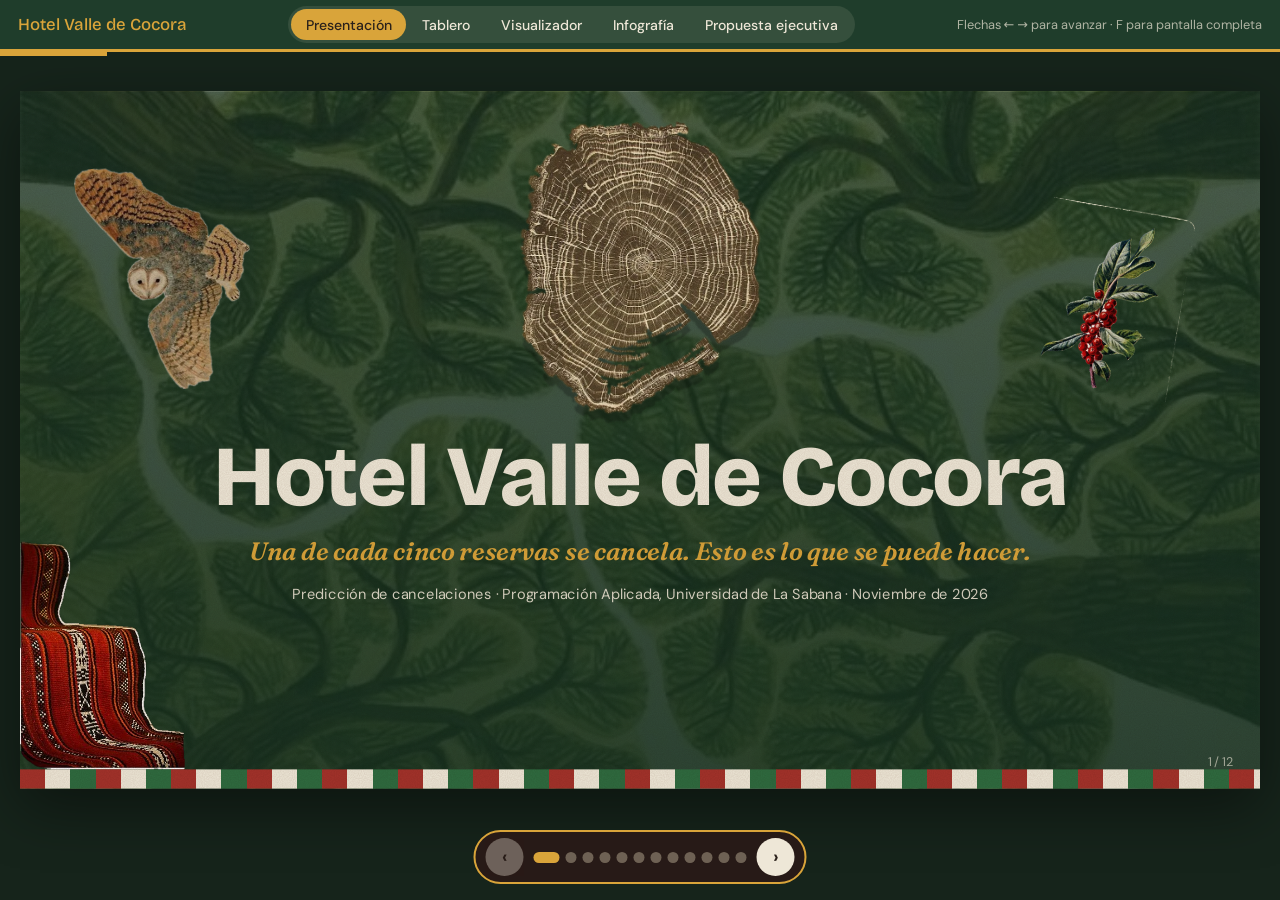
==== index.html @ 3ddbdf17 "Entrega_final" ====
<!doctype html>
<html lang="es">
<head>
<meta charset="utf-8">
<meta name="viewport" content="width=device-width,initial-scale=1">
<title>Hotel Valle de Cocora · Presentación y tablero</title>
<link rel="stylesheet" href="assets/css/pres.css">
<link rel="stylesheet" href="assets/css/nav.css">
</head>
<body>
<header class="top">
  <span class="marca">Hotel Valle de Cocora</span>
  <nav class="entregables" aria-label="Entregables"><a href="index.html#s1" data-e="pres">Presentación</a><a href="index.html#tablero" data-e="tab">Tablero</a><a href="visuales/visualizador.html" data-e="viz">Visualizador</a><a href="visuales/infografia.html" data-e="info">Infografía</a><a href="visuales/propuesta.html" data-e="prop">Propuesta ejecutiva</a></nav>
  <span class="ayuda" id="ayuda">Flechas ← → para avanzar · F para pantalla completa</span>
</header>
<div class="progreso" id="progreso"></div>

<main id="vista-pres" aria-roledescription="presentación">
<div class="escenario" id="escenario">

<section class="slide roja grano portada" aria-label="Portada">
  <img class="deco" src="assets/img/buho.webp" alt="" style="left:70px;top:70px;width:170px;rotate:-8deg">
  <img class="deco" src="assets/img/cerezas.webp" alt="" style="right:80px;top:120px;width:150px;rotate:10deg">
  <img class="deco" src="assets/img/ruana.webp" alt="" style="left:0;bottom:20px;width:170px">
  <img class="craneo" src="assets/img/anillos.webp" alt="Anillos de crecimiento de un árbol">
  <h1>Hotel Valle de Cocora</h1>
  <p>Una de cada cinco reservas se cancela. Esto es lo que se puede hacer.</p>
  <small>Predicción de cancelaciones · Programación Aplicada, Universidad de La Sabana · Noviembre de 2026</small>
  <div class="cinta-b"></div>
</section>

<section class="slide grano" aria-label="El problema">
  <img class="deco" src="assets/img/anillos.webp" alt="" style="right:60px;bottom:60px;width:170px;opacity:.9">
  <h2>Cada cancelación es una noche que ya no se vende</h2>
  <p class="bajada">El hotel rechazó otros huéspedes, planeó personal y compró insumos. Cuando la reserva se cae, ese ingreso se pierde.</p>
  <div class="sellos">
    <div class="sello" style="--i:0"><b>19,0 %</b><span>de las reservas se cancela</span></div>
    <div class="sello" style="--i:1"><b>$15.511 M</b><span>perdidos de $81.694 M en juego</span></div>
    <div class="sello" style="--i:2"><b>47 %</b><span>de lo perdido viene de Booking</span></div>
    <div class="sello" style="--i:3"><b>3 años</b><span>con la misma tasa: 19,1 · 19,0 · 19,0 %</span></div>
  </div>
  <p class="fuente">Base de 100.000 reservas únicas, 2023–2025. Los montos están en la escala de la base, que equivale a unas 8 veces las 38 habitaciones del hotel.</p>
</section>

<section class="slide osc grano" aria-label="Las tres preguntas">
  <h2>Tres decisiones que hoy se toman sin datos</h2>
  <p class="bajada">Las preguntas que fijó la retroalimentación del profesor.</p>
  <div class="preguntas">
    <article style="--i:0"><img src="assets/img/buho.webp" alt=""><h3>Reservas adicionales</h3><p>¿Es posible anticipar cuántas reservas se cancelarán, para aceptar reservas adicionales y evitar habitaciones vacías?</p></article>
    <article style="--i:1"><img src="assets/img/cerezas.webp" alt=""><h3>Pago por adelantado</h3><p>¿Qué clientes tienen más probabilidad de cancelar, y cuánta plata se ahorra el hotel si solo a ellos les pide un pago por adelantado?</p></article>
    <article style="--i:2"><img src="assets/img/ruana.webp" alt=""><h3>Políticas por canal</h3><p>En Booking y Airbnb, ¿cuánto baja la cancelación si las reservas Flexibles pasan a Moderada o pagan depósito?</p></article>
  </div>
</section>

<section class="slide grano" aria-label="Datos y decisiones">
  <h2>Cómo se prepararon los datos</h2>
  <p class="bajada">100.300 registros, 20 variables. Cada decisión tiene una razón.</p>
  <table class="t">
    <thead><tr><th style="width:24%">Decisión</th><th style="width:36%">Qué se hizo</th><th>Por qué</th></tr></thead>
    <tbody>
      <tr><td>Duplicados</td><td>Se eliminaron 300 filas idénticas</td><td>Son la misma reserva dos veces; inflarían cancelaciones e ingresos</td></tr>
      <tr><td>Canal y país sin dato</td><td>Categoría «No registrado» (≈ 4 %)</td><td>No se inventan valores ni se pierden filas; cancelan como el promedio</td></tr>
      <tr><td>Ventana confiable</td><td>Series y modelos del 1-may-2023 al 18-jun-2025</td><td>En los bordes del historial solo hay reservas cortas o muy anticipadas</td></tr>
      <tr><td>Fuga de información</td><td><code>ingreso_total</code> fuera del modelo</td><td>Vale cero cuando la reserva se cancela: delataría la respuesta</td></tr>
      <tr><td>Prueba en el futuro</td><td>Se entrena antes de jul-2024 y se evalúa en las 353 noches siguientes</td><td>Mide el modelo como se usaría: prediciendo lo que no ha visto</td></tr>
    </tbody>
  </table>
</section>

<section class="slide roja grano" aria-label="Quién cancela">
  <img class="deco" src="assets/img/cerezas.webp" alt="" style="right:40px;bottom:40px;width:120px">
  <h2>Quién cancela</h2>
  <div class="dos a">
    <ul class="lista" style="margin-top:10px">
      <li>Quien reserva con meses de anticipación: de 13 % a 43 %.</li>
      <li>Quien ya canceló antes: 34 % con dos cancelaciones previas.</li>
      <li>Quien no paga por adelantado: casi el doble dentro de la misma política.</li>
      <li>Booking (26,9 %) y Airbnb (22,3 %), frente a 9,7 % de la web directa.</li>
      <li>El precio y la temporada no cambian el riesgo.</li>
    </ul>
    <div class="caja"><div class="graf"><canvas id="sAntic"></canvas></div></div>
  </div>
</section>

<section class="slide tinta grano" aria-label="El modelo">
  <h2 style="color:var(--mostaza)">Un modelo que da una probabilidad por reserva</h2>
  <div class="dos" style="grid-template-columns:.7fr 1fr 1fr;gap:26px">
    <div>
      <div class="grande">0,77</div>
      <p style="font-size:18px;margin:8px 0 18px">AUC en el año de prueba. Ordena bien las reservas por riesgo.</p>
      <ul class="lista" style="font-size:17px">
        <li>Calibrado: si dice 30 %, cancela ≈ 30 %.</li>
        <li>7.455 cancelaciones esperadas frente a 7.420 reales.</li>
        <li>Sin 2023 rinde igual (0,768).</li>
      </ul>
    </div>
    <div class="caja"><h3 style="font-family:var(--serif);font-size:17px">Calibración</h3><div class="graf" style="height:330px"><canvas id="sCal"></canvas></div></div>
    <div class="caja"><h3 style="font-family:var(--serif);font-size:17px">Qué pesa más en el modelo</h3><div class="graf" style="height:330px"><canvas id="sImp"></canvas></div></div>
  </div>
</section>

<section class="slide osc grano" aria-label="Pregunta 1">
  <img class="deco" src="assets/img/buho.webp" alt="" style="right:50px;top:30px;width:110px;rotate:6deg">
  <h2>P1 · Sí se puede anticipar cuántas reservas se cancelan</h2>
  <div class="dos a">
    <div>
      <p style="font-size:19px;line-height:1.45">Cada noche se suman las probabilidades de las reservas programadas y se acepta como reservas adicionales un número que casi seguro se cancelará.</p>
      <table class="t" style="margin-top:16px;font-size:16px">
        <thead><tr><th>Regla</th><th>Cobertura</th><th>Incidencia</th></tr></thead>
        <tbody><tr><td><b>Percentil 5</b></td><td>71,1 %</td><td>3,1 %</td></tr><tr><td>Percentil 10 (PDF)</td><td>76,7 %</td><td>7,6 %</td></tr><tr><td>Meta del OKR</td><td>≥ 70 %</td><td>&lt; 6 %</td></tr></tbody>
      </table>
      <div class="reco"><b>Recomendación:</b> percentil 5. Cumple las dos metas, con un error medio de 3,07 cancelaciones por noche.</div>
    </div>
    <div class="caja"><h3 style="font-family:var(--serif);font-size:17px">Cobertura frente a riesgo, percentil 1 a 40</h3><div class="graf" style="height:380px"><canvas id="sP1"></canvas></div></div>
  </div>
</section>

<section class="slide roja grano" aria-label="Pregunta 2">
  <img class="deco" src="assets/img/cerezas.webp" alt="" style="right:40px;bottom:40px;width:120px">
  <h2>P2 · Pedir depósito solo a quien más cancela</h2>
  <div class="dos a">
    <div>
      <ul class="lista">
        <li>Riesgo estimado mayor a 30 %: el 37 % de las reservas sin pago.</li>
        <li>Esas reservas cancelan 42,8 %; el resto, 17,7 %.</li>
        <li>Se protege el 59 % del ingreso recuperable.</li>
      </ul>
      <div class="reco"><b>$1.266 M</b> protegidos al año; <b>$1.086 M</b> netos si desiste el 5 % de los marcados. Si el depósito logra solo la mitad del efecto, $633 M.</div>
    </div>
    <div class="caja"><h3 style="font-family:var(--serif);font-size:17px">Beneficio neto según el umbral de riesgo</h3><div class="graf" style="height:380px"><canvas id="sP2"></canvas></div></div>
  </div>
</section>

<section class="slide grano" aria-label="Pregunta 3">
  <img class="deco" src="assets/img/ruana.webp" alt="" style="left:0;bottom:0;width:120px">
  <h2>P3 · Booking y Airbnb con reglas más firmes</h2>
  <div class="dos a">
    <div>
      <p style="font-size:19px;line-height:1.45">Solo cambian las reservas Flexibles sin depósito. El depósito reduce más que pasar a Moderada y tolera más pérdida de demanda.</p>
      <table class="t" style="margin-top:16px;font-size:16px">
        <thead><tr><th>Canal</th><th>Hoy</th><th>Moderada</th><th>Depósito</th><th>Equilibrio</th></tr></thead>
        <tbody><tr><td>Booking</td><td>26,9 %</td><td>23,6 %</td><td><b>21,4 %</b></td><td>25,0 %</td></tr><tr><td>Airbnb</td><td>22,3 %</td><td>19,2 %</td><td>17,4 %</td><td>20,5 %</td></tr></tbody>
      </table>
      <div class="reco"><b>Recomendación:</b> piloto de depósito en Booking. Meta de 21,6 %, con un tope de 12,5 % de pérdida de reservas afectadas.</div>
    </div>
    <div class="caja"><h3 style="font-family:var(--serif);font-size:17px">Tasa de cancelación del canal</h3><div class="graf" style="height:380px"><canvas id="sP3"></canvas></div></div>
  </div>
</section>

<section class="slide tinta grano" aria-label="Propuesta">
  <h2 style="color:var(--mostaza)">Qué proponemos</h2>
  <div class="tres">
    <article style="--i:0"><h3>Reservas adicionales</h3><div class="cifra">P5</div><p>Aceptar el percentil 5 de las cancelaciones esperadas de cada noche, escalado a las 38 habitaciones. Revisar cada mes.</p></article>
    <article style="--i:1"><h3>Pago por adelantado</h3><div class="cifra">&gt; 30 %</div><p>Exigir depósito solo a las reservas sin pago con riesgo estimado mayor a 30 %. Recalibrar cada trimestre.</p></article>
    <article style="--i:2"><h3>Booking</h3><div class="cifra">21,4 %</div><p>Depósito para las Flexibles durante un piloto de 3 meses. Detener si se pierde más de 12,5 % de las reservas afectadas.</p></article>
  </div>
  <div class="pasos">
    <div><b>1. Sortear</b>La mitad de las reservas Flexibles de Booking con depósito, la otra mitad como control.</div>
    <div><b>2. Medir</b>Reservas recibidas, cancelaciones e ingreso confirmado en ambos grupos.</div>
    <div><b>3. Comparar</b>La diferencia es el efecto real del depósito, que hoy es solo una asociación.</div>
    <div><b>4. Ajustar</b>Recalcular el ahorro de P2 y el tope de P3 con ese efecto.</div>
  </div>
</section>

<section class="slide osc grano" aria-label="Límites">
  <h2>Lo que hay que tener presente</h2>
  <ul class="lista" style="max-width:980px;margin-top:20px;font-size:22px">
    <li>El efecto del depósito y de la política viene de datos observados; el piloto mide cuánto se cumple.</li>
    <li>Los datos dicen si una reserva se canceló, no cuándo. Se asume que se sabe antes de la llegada.</li>
    <li>La base equivale a unas 8 veces las 38 habitaciones: las cifras se leen como proporciones.</li>
    <li>Cuántos clientes se van al pedirles depósito es un supuesto (5–10 %).</li>
    <li>La promoción de 2023 no deja huella en los datos y el modelo rinde igual sin ese año.</li>
  </ul>
</section>

<section class="slide naranja grano portada" aria-label="Cierre">
  <img class="deco" src="assets/img/buho.webp" alt="" style="left:110px;top:120px;width:170px;rotate:-8deg">
  <img class="deco" src="assets/img/cerezas.webp" alt="" style="right:130px;top:130px;width:150px;rotate:8deg">
  <h1 style="margin-top:150px">Gracias</h1>
  <p style="color:var(--tinta)">Todas las cifras se pueden explorar en el tablero.</p>
  <a class="ficha" href="index.html#tablero" id="irTablero" style="display:inline-block;text-decoration:none;margin-top:28px;font-size:18px;padding:.6rem 1.4rem;background:var(--tinta);color:var(--mostaza)">Abrir el tablero</a>
  <div class="cinta-b"></div>
</section>

</div>
</main>

<nav class="nav" aria-label="Diapositivas">
  <button id="ant" aria-label="Diapositiva anterior">‹</button>
  <div class="puntos" id="puntos"></div>
  <button id="sig" aria-label="Diapositiva siguiente">›</button>
</nav>

<div id="vista-tab" class="grano">
<div class="tab">
  <h2>Métricas principales</h2>
  <div class="kpis">
    <div class="kpi"><b>100.000</b><span>reservas únicas analizadas</span></div>
    <div class="kpi"><b>19,0 %</b><span>tasa de cancelación</span></div>
    <div class="kpi"><b>$15.511 M</b><span>ingreso perdido por cancelaciones</span></div>
    <div class="kpi"><b>0,770</b><span>AUC del modelo en el año de prueba</span></div>
    <div class="kpi"><b>353</b><span>noches de prueba (jul-2024 a jun-2025)</span></div>
    <div class="kpi"><b>47 %</b><span>del ingreso perdido viene de Booking</span></div>
  </div>

  <h2>Seguimiento de OKR</h2>
  <p class="sub">Meta del PDF del profesor frente a lo que logra el modelo con la propuesta. La línea vertical marca la meta.</p>
  <div class="panel okr" id="okr"></div>

  <h2>Decisiones tomadas</h2>
  <div class="panel" style="padding:0;overflow:hidden">
  <table class="t">
    <thead><tr><th>Decisión</th><th>Elegido</th><th>Alternativa descartada</th><th>Por qué</th></tr></thead>
    <tbody>
      <tr><td>Regla de reservas adicionales</td><td><b>Percentil 5</b></td><td>Percentil 10 del PDF</td><td>P10 deja 7,6 % de noches con incidencia; P5 cumple ambas metas</td></tr>
      <tr><td>Umbral para pedir depósito</td><td><b>Riesgo &gt; 30 %</b></td><td>10 % (más neto en el papel)</td><td>Con 10 % se pide depósito al 91 % de las reservas: es una política general</td></tr>
      <tr><td>Política en Booking</td><td><b>Depósito en Flexibles</b></td><td>Pasar a Moderada</td><td>Baja más la tasa (21,4 % vs. 23,6 %) y tolera más pérdida de demanda</td></tr>
      <tr><td>Tope del piloto (KR2)</td><td><b>12,5 %</b></td><td>25 % (equilibrio)</td><td>Conserva la mitad del beneficio y deja margen de error</td></tr>
      <tr><td>Efecto del depósito</td><td><b>≈ 1,9 veces</b>, medido dentro de la política</td><td>2,7 veces de la comparación global</td><td>La tarifa No reembolsable ya trae depósito e inflaba el efecto</td></tr>
      <tr><td>Modelo</td><td><b>Gradient boosting</b></td><td>Regresión logística (0,776)</td><td>Rinden igual; el boosting capta interacciones sin ajuste manual</td></tr>
      <tr><td>Bases de datos</td><td><b>Completa + ventana</b></td><td>Una sola base</td><td>La completa reproduce el PDF; la ventana evita los bordes del historial</td></tr>
    </tbody>
  </table>
  </div>

  <h2>Modelo</h2>
  <div class="rej c3">
    <div class="panel">
      <h3>Ficha técnica</h3>
      <table class="t" style="font-size:14px">
        <tbody>
          <tr><td>Algoritmo</td><td>HistGradientBoosting, 200 iteraciones</td></tr>
          <tr><td>Variables</td><td>15, conocidas al reservar</td></tr>
          <tr><td>Entrenamiento</td><td>47.018 reservas (may-2023 a jun-2024)</td></tr>
          <tr><td>Prueba</td><td>39.150 reservas (jul-2024 a jun-2025)</td></tr>
          <tr><td>AUC</td><td>0,770 (sin 2023: 0,768)</td></tr>
          <tr><td>Brier</td><td>0,131 frente a 0,154 de una tasa fija</td></tr>
          <tr><td>Calibración</td><td>Desviación máxima de 1,4 puntos por decil</td></tr>
        </tbody>
      </table>
    </div>
    <div class="panel"><h3>Calibración por deciles</h3><div class="graf"><canvas id="dCal"></canvas></div></div>
    <div class="panel"><h3>Importancia de las variables</h3><div class="graf"><canvas id="dImp"></canvas></div><p class="nota">Caída del AUC al desordenar cada variable en el año de prueba.</p></div>
  </div>

  <h2>Resultados por pregunta</h2>
  <p class="sub">Mueve los controles para ver cómo cambia cada decisión.</p>
  <div class="rej c3">
    <div class="panel">
      <h3>P1 · Reservas adicionales</h3>
      <div class="ctrl"><label for="dQ">Percentil</label><input type="range" id="dQ" min="1" max="40" value="5"><output id="oQ">5</output></div>
      <div class="mini"><div><b id="mExtra"></b>adicionales por noche</div><div id="cCob"><b id="mCob"></b>cobertura (≥ 70 %)</div><div id="cInc"><b id="mInc"></b>incidencia (&lt; 6 %)</div></div>
      <div class="graf"><canvas id="dP1"></canvas></div>
    </div>
    <div class="panel">
      <h3>P2 · Pago por adelantado</h3>
      <div class="ctrl"><label for="dU">Umbral</label><input type="range" id="dU" min="5" max="70" step="5" value="30"><output id="oU">30 %</output></div>
      <div class="ctrl"><label for="dG">Desisten</label><input type="range" id="dG" min="0" max="30" value="5"><output id="oG">5 %</output></div>
      <div class="mini"><div><b id="mPm"></b>de reservas sin pago</div><div class="ok"><b id="mProt"></b>protegido</div><div id="cNeto"><b id="mNeto"></b>neto</div></div>
      <div class="graf" style="height:200px"><canvas id="dP2"></canvas></div>
    </div>
    <div class="panel">
      <h3>P3 · Políticas por canal</h3>
      <div style="display:flex;gap:6px;flex-wrap:wrap;margin:6px 0 10px" id="dCanal">
        <button class="ficha" data-v="Booking" aria-pressed="true">Booking</button><button class="ficha" data-v="Airbnb" aria-pressed="false">Airbnb</button>
      </div>
      <div class="ctrl"><label for="dG3">Se pierde</label><input type="range" id="dG3" min="0" max="40" value="10"><output id="oG3">10 %</output></div>
      <div class="mini"><div><b id="mHoy"></b>tasa hoy</div><div class="ok"><b id="mDep"></b>con depósito</div><div id="cN3"><b id="mN3"></b>cambio de ingreso</div></div>
      <div class="graf" style="height:200px"><canvas id="dP3"></canvas></div>
    </div>
  </div>

  <h2>Dónde se concentra el riesgo</h2>
  <div class="rej c2">
    <div class="panel"><h3>Tasa de cancelación por canal</h3><div class="graf"><canvas id="dCan"></canvas></div></div>
    <div class="panel"><h3>Tasa de cancelación por días de anticipación</h3><div class="graf"><canvas id="dAnt"></canvas></div></div>
  </div>
  <p class="pie">Fuente: hotel_reservas.csv, 100.000 reservas únicas de 2023 a 2025. Cifras del EDA y del notebook de desarrollo técnico. Los montos están en la escala de la base, que equivale a unas 8 veces las 38 habitaciones del hotel.</p>
</div>
</div>

<script src="assets/vendor/chart.umd.js"></script>
<script src="assets/data/datos.js"></script>
<script src="assets/data/cifras.js"></script>
<script src="assets/data/modelo.js"></script>
<script src="assets/js/pres.js"></script>
</body>
</html>
---- assets/css/pres.css ----
@font-face{font-family:"Bricolage";font-weight:500;src:url(../fonts/bricolage-grotesque-latin-500-normal.woff2) format("woff2");font-display:swap}
@font-face{font-family:"Bricolage";font-weight:700;src:url(../fonts/bricolage-grotesque-latin-700-normal.woff2) format("woff2");font-display:swap}
@font-face{font-family:"Bricolage";font-weight:800;src:url(../fonts/bricolage-grotesque-latin-800-normal.woff2) format("woff2");font-display:swap}
@font-face{font-family:"Fraunces";font-style:normal;font-weight:400;src:url(../fonts/fraunces-latin-400-normal.woff2) format("woff2");font-display:swap}
@font-face{font-family:"Fraunces";font-style:normal;font-weight:700;src:url(../fonts/fraunces-latin-700-normal.woff2) format("woff2");font-display:swap}
@font-face{font-family:"Fraunces";font-style:italic;font-weight:600;src:url(../fonts/fraunces-latin-600-italic.woff2) format("woff2");font-display:swap}
@font-face{font-family:"DM Sans";font-weight:400;src:url(../fonts/dm-sans-latin-400-normal.woff2) format("woff2");font-display:swap}
@font-face{font-family:"DM Sans";font-weight:500;src:url(../fonts/dm-sans-latin-500-normal.woff2) format("woff2");font-display:swap}
@font-face{font-family:"DM Sans";font-weight:700;src:url(../fonts/dm-sans-latin-700-normal.woff2) format("woff2");font-display:swap}
:root{--cereza:#A3322A;--cobre:#C08A5A;--teja:#1F3D2B;--teja-osc:#16301F;--naranja:#C9A06B;--mostaza:#D9A43A;--crema:#EEE7D7;--crema-osc:#E0D4BA;--tinta:#2A211B;--oliva:#2F6B3F;--display:"Bricolage","Fraunces",sans-serif;--serif:"Fraunces",Georgia,serif;--sans:"DM Sans",system-ui,sans-serif}
*{box-sizing:border-box;margin:0;padding:0}
html,body{height:100%}
body{font-family:var(--sans);background:var(--tinta);color:var(--tinta);overflow:hidden}
button{font:inherit;cursor:pointer}
:focus-visible{outline:3px solid var(--mostaza);outline-offset:3px;border-radius:4px}
.grano::after{content:"";position:absolute;inset:0;pointer-events:none;opacity:.2;mix-blend-mode:multiply;z-index:5;
 background-image:url("data:image/svg+xml;utf8,<svg xmlns='http://www.w3.org/2000/svg' width='220' height='220'><filter id='n'><feTurbulence type='fractalNoise' baseFrequency='.9' numOctaves='2' stitchTiles='stitch'/><feColorMatrix values='0 0 0 0 .2  0 0 0 0 .12  0 0 0 0 .08  0 0 0 .9 0'/></filter><rect width='100%' height='100%' filter='url(%23n)'/></svg>")}

/* barra superior */
.top{position:fixed;inset:0 0 auto 0;height:52px;z-index:50;display:flex;align-items:center;justify-content:space-between;padding:0 18px;background:var(--tinta);color:var(--crema);border-bottom:3px solid var(--mostaza)}
.top .marca{font-family:var(--display);color:var(--mostaza);font-size:1.05rem}
.modos{display:flex;background:rgba(244,231,201,.1);border-radius:99px;padding:3px}
.modos button{border:0;background:none;color:var(--crema);padding:.38rem 1rem;border-radius:99px;font-weight:500;font-size:.9rem}
.modos button[aria-pressed=true]{background:var(--mostaza);color:var(--tinta)}
.top .ayuda{font-size:.8rem;opacity:.7}

/* ===== PRESENTACIÓN ===== */
#vista-pres{position:fixed;inset:52px 0 72px 0;display:grid;place-items:center}
.escenario{width:1280px;height:720px;position:relative;transform-origin:center;flex:none}
.slide{position:absolute;inset:0;overflow:hidden;background:var(--crema);opacity:0;visibility:hidden;transform:translateX(40px);transition:opacity .45s ease,transform .55s cubic-bezier(.2,.9,.3,1),visibility 0s .5s;padding:64px 80px;box-shadow:0 20px 60px rgba(0,0,0,.45)}
.slide.activa{opacity:1;visibility:visible;transform:none;transition:opacity .45s ease,transform .55s cubic-bezier(.2,.9,.3,1)}
.slide.antes{transform:translateX(-40px)}
.slide.roja{background:var(--teja);color:var(--crema)}
.slide.roja::before,.slide.naranja::before{content:"";position:absolute;inset:0;background:url(../img/patron.jpg) center/cover;mix-blend-mode:lighten;opacity:.4}
.slide.naranja{background:var(--naranja)}
.slide.tinta{background:var(--tinta);color:var(--crema)}
.slide.osc{background:var(--crema-osc)}
.slide>*{position:relative;z-index:2}
.slide h2{font-family:var(--display);font-weight:800;font-size:50px;line-height:1.05;margin-bottom:14px;text-wrap:balance}
.slide .bajada{font-family:var(--serif);font-size:22px;line-height:1.4;max-width:46ch;margin-bottom:26px}
.slide .num{position:absolute;right:28px;bottom:20px;font-size:13px;opacity:.6;z-index:6}
.slide .fuente{position:absolute;left:80px;bottom:22px;font-size:12.5px;opacity:.7;z-index:6;max-width:900px}
.deco{position:absolute;pointer-events:none;z-index:1}
.dos{display:grid;grid-template-columns:1fr 1fr;gap:34px;align-items:start}
.dos.a{grid-template-columns:.85fr 1.15fr}
.caja{background:var(--crema);color:var(--tinta);border:3px solid var(--tinta);box-shadow:6px 6px 0 var(--tinta);border-radius:8px;padding:18px 20px}
.graf{position:relative;height:330px}
.grande{font-family:var(--display);font-size:96px;line-height:1;color:var(--mostaza);}
.lista{list-style:none;display:grid;gap:14px;font-size:20px;line-height:1.35}
.lista li{padding-left:34px;position:relative}
.lista li::before{content:"";position:absolute;left:0;top:3px;width:22px;height:21px;background:url(../img/grano.svg) center/contain no-repeat}
.reco{margin-top:18px;background:var(--tinta);color:var(--crema);border-radius:8px;padding:14px 18px;font-size:18px;line-height:1.4}
.reco b{color:var(--mostaza)}

/* portada */
.portada{text-align:center;padding-top:30px}
.portada .craneo{width:560px;margin:0 auto -18px;filter:drop-shadow(0 16px 0 rgba(42,27,23,.3))}
.slide.activa .craneo{animation:cae 1s cubic-bezier(.2,1.4,.4,1) both}
@keyframes cae{from{opacity:0;transform:translateY(-110px) rotate(-8deg) scale(.85)}to{opacity:1;transform:none}}
.portada h1{font-family:var(--display);font-weight:800;font-size:92px;line-height:.95;}
.portada p{font-family:var(--serif);font-style:italic;font-weight:600;font-size:26px;margin-top:18px}
.portada small{display:block;margin-top:18px;font-size:15px;opacity:.9}
.cinta-b{position:absolute;left:0;right:0;bottom:0;height:20px;background:repeating-linear-gradient(90deg,var(--mostaza) 0 26px,var(--tinta) 26px 52px,var(--crema) 52px 78px);z-index:3}

/* sellos */
.sellos{display:flex;gap:26px;margin-top:10px}
.sello{width:220px;height:220px;border-radius:50%;background:var(--crema);color:var(--tinta);border:3px solid var(--tinta);box-shadow:6px 6px 0 var(--tinta);display:grid;place-content:center;text-align:center;padding:20px;position:relative}
.sello::before{content:"";position:absolute;inset:9px;border-radius:50%;border:2px dashed var(--teja)}
.sello b{font-family:var(--display);font-weight:800;font-size:32px;white-space:nowrap;color:var(--teja);line-height:1.05}
.sello span{font-size:15px;font-weight:500;line-height:1.3;margin-top:6px}
.slide.activa .sello{animation:sella .55s cubic-bezier(.2,1.5,.5,1) both;animation-delay:calc(var(--i)*.15s + .25s)}
@keyframes sella{from{opacity:0;scale:1.8}to{opacity:1;scale:1}}
.sello:nth-child(odd){rotate:-4deg}.sello:nth-child(even){rotate:3deg}

/* preguntas */
.preguntas{display:grid;grid-template-columns:repeat(3,1fr);gap:26px;margin-top:10px}
.preguntas article{background:var(--crema);color:var(--tinta);border:3px solid var(--tinta);box-shadow:6px 6px 0 var(--tinta);border-radius:8px;padding:22px;min-height:330px;position:relative}
.preguntas img{height:86px;margin-bottom:12px}
.preguntas h3{font-family:var(--display);font-weight:800;font-size:26px;color:var(--teja);margin-bottom:10px}
.preguntas p{font-family:var(--serif);font-size:18px;line-height:1.4}
.slide.activa .preguntas article{animation:sube .5s ease both;animation-delay:calc(var(--i)*.12s + .15s)}
@keyframes sube{from{opacity:0;transform:translateY(24px)}to{opacity:1;transform:none}}

/* tablas */
table.t{width:100%;border-collapse:collapse;font-size:16px}
table.t th{text-align:left;background:var(--tinta);color:var(--mostaza);padding:9px 12px;font-weight:700}
table.t td{padding:9px 12px;font-variant-numeric:tabular-nums;border-bottom:1px solid rgba(42,27,23,.18);vertical-align:top;line-height:1.35}
table.t tr:nth-child(even) td{background:rgba(235,215,171,.45)}

/* propuesta */
.tres{display:grid;grid-template-columns:repeat(3,1fr);gap:24px}
.tres article{border:3px solid var(--mostaza);border-radius:8px;padding:22px;background:rgba(244,231,201,.05)}
.tres h3{font-family:var(--display);font-weight:800;color:var(--mostaza);font-size:26px}
.tres .cifra{font-family:var(--display);font-size:54px;line-height:1.1;margin:10px 0 4px}
.tres p{font-size:16.5px;line-height:1.4}
.slide.activa .tres article{animation:sube .5s ease both;animation-delay:calc(var(--i)*.14s + .2s)}
.pasos{display:grid;grid-template-columns:repeat(4,1fr);gap:16px;margin-top:26px}
.pasos div{border-top:4px solid var(--mostaza);padding-top:10px;font-size:15.5px;line-height:1.35}
.pasos b{display:block;font-family:var(--display);font-weight:800;font-size:22px;color:var(--mostaza)}

/* navegación */
.nav{position:fixed;bottom:16px;left:50%;transform:translateX(-50%);z-index:40;display:flex;align-items:center;gap:10px;background:rgba(42,27,23,.92);border:2px solid var(--mostaza);border-radius:99px;padding:6px 10px}
.nav button{border:0;background:var(--crema);color:var(--tinta);width:38px;height:38px;border-radius:50%;font-size:18px;font-weight:700}
.nav button:disabled{opacity:.35;cursor:default}
.puntos{display:flex;gap:6px}
.puntos button{width:11px;height:11px;padding:0;border-radius:50%;background:rgba(244,231,201,.35)}
.puntos button[aria-current=true]{background:var(--mostaza);width:26px;border-radius:99px}
.progreso{position:fixed;left:0;top:52px;height:4px;background:var(--mostaza);z-index:45;transition:width .4s}

/* ===== TABLERO ===== */
#vista-tab{position:fixed;inset:52px 0 0 0;overflow-y:auto;background:var(--crema);display:none}
body.tablero #vista-tab{display:block}
body.tablero #vista-pres,body.tablero .nav,body.tablero .progreso{display:none}
.tab{width:min(1320px,95vw);margin:0 auto;padding:28px 0 60px;position:relative}
.tab h2{font-family:var(--display);font-weight:800;font-size:30px;margin:34px 0 12px}
.tab h2:first-child{margin-top:0}
.tab .sub{font-family:var(--serif);font-size:17px;margin:-4px 0 16px;max-width:75ch}
.kpis{display:grid;grid-template-columns:repeat(6,1fr);gap:14px}
.kpi{background:var(--tinta);color:var(--crema);border-radius:8px;padding:14px 16px;position:relative;overflow:hidden}
.kpi b{display:block;font-family:var(--display);font-weight:800;font-size:28px;color:var(--mostaza);line-height:1.1}
.kpi span{font-size:13.5px;line-height:1.3;display:block;margin-top:4px}
.rej{display:grid;gap:18px}
.rej.c3{grid-template-columns:repeat(3,1fr)}
.rej.c2{grid-template-columns:1fr 1fr}
.panel{background:#F6F1E5;border:2px solid var(--tinta);border-radius:8px;padding:16px 18px;box-shadow:4px 4px 0 var(--tinta)}
.panel h3{font-family:var(--serif);font-weight:700;font-size:18px;margin-bottom:8px}
.panel .graf{height:250px}
.okr{display:grid;gap:12px}
.okr .fila{display:grid;grid-template-columns:1.4fr 2fr .7fr;gap:12px;align-items:center;font-size:14.5px}
.barra{height:14px;background:var(--crema-osc);border:2px solid var(--tinta);border-radius:99px;position:relative;overflow:hidden}
.barra i{position:absolute;inset:0 auto 0 0;background:var(--oliva);transition:width .6s}
.barra i.mal{background:var(--teja)}
.barra s{position:absolute;top:-4px;bottom:-4px;width:3px;background:var(--tinta)}
.estado{font-weight:700;font-size:13px;padding:3px 10px;border-radius:99px;text-align:center;border:2px solid var(--tinta)}
.estado.ok{background:#cfe0b0}.estado.no{background:#f3b5ac}.estado.pend{background:var(--mostaza)}
.ctrl{display:flex;align-items:center;gap:12px;font-weight:700;font-size:14px;margin:6px 0 10px}
.ctrl input{flex:1}
.ctrl output{font-family:var(--display);color:var(--teja);font-size:20px;min-width:62px;text-align:right}
input[type=range]{-webkit-appearance:none;appearance:none;height:30px;background:transparent}
input[type=range]::-webkit-slider-runnable-track{height:7px;border-radius:99px;background:var(--crema-osc);border:2px solid var(--tinta)}
input[type=range]::-webkit-slider-thumb{-webkit-appearance:none;width:30px;height:28px;margin-top:-12px;background:url(../img/grano.svg) center/contain no-repeat;filter:drop-shadow(2px 2px 0 var(--tinta))}
input[type=range]::-moz-range-track{height:7px;border-radius:99px;background:var(--crema-osc);border:2px solid var(--tinta)}
input[type=range]::-moz-range-thumb{width:30px;height:28px;border:0;background:url(../img/grano.svg) center/contain no-repeat}
.mini{display:grid;grid-template-columns:repeat(3,1fr);gap:8px;margin-bottom:8px}
.mini div{background:var(--tinta);color:var(--crema);border-radius:6px;padding:8px 10px;font-size:12px;line-height:1.25}
.mini b{display:block;font-family:var(--display);font-weight:800;font-size:20px;color:var(--mostaza)}
.mini .ok b{color:#9bd08a}.mini .mal b{color:#ff9b8f}
.ficha{border:2px solid var(--tinta);background:var(--crema);border-radius:99px;padding:.25rem .75rem;font-size:13px;font-weight:500}
.ficha[aria-pressed=true]{background:var(--tinta);color:var(--mostaza)}
.nota{font-size:13px;color:#5c463e;margin-top:8px;line-height:1.4}
.pie{font-size:13px;color:#5c463e;margin-top:30px;border-top:2px dashed rgba(42,27,23,.3);padding-top:12px}
@media (max-width:1000px){.kpis{grid-template-columns:repeat(3,1fr)}.rej.c3,.rej.c2{grid-template-columns:1fr}.top .ayuda{display:none}}
@media (prefers-reduced-motion:reduce){*,*::before,*::after{animation:none!important;transition:none!important}}

.slide table.t td:not(:first-child){white-space:nowrap}

/* ---- arte Eje Cafetero ---- */

h1,h2,h3{letter-spacing:-.01em}

.top{background:var(--teja)}
body{background:#16241B}
.slide.portada.roja{background:linear-gradient(180deg,rgba(22,48,31,.76),rgba(22,48,31,.9)),url(../img/dosel.jpg) center/cover}
.slide.portada.roja::before{display:none}
.portada .craneo{width:250px;margin:0 auto 18px;filter:drop-shadow(0 10px 0 rgba(0,0,0,.25))}
.portada h1{font-weight:800;letter-spacing:-.02em;font-size:88px}
.portada p{color:var(--mostaza)}
.slide h2{font-weight:800;letter-spacing:-.02em}
.cinta-b{background:repeating-linear-gradient(90deg,var(--cereza) 0 26px,var(--crema) 26px 52px,var(--oliva) 52px 78px)}
.slide.tinta{background:#24302A}
.sello::before{border-color:var(--cobre)}
.slide.naranja h1{color:var(--teja)!important}
.preguntas img{height:96px;object-fit:contain}
.grande{color:var(--mostaza)}
.slide.roja::before{opacity:.28}
---- assets/css/nav.css ----
.entregables{display:flex;gap:2px;background:rgba(244,231,201,.1);border-radius:99px;padding:3px;overflow-x:auto;scrollbar-width:none;max-width:100%}
.entregables::-webkit-scrollbar{display:none}
.entregables a{color:#EEE7D7;padding:.38rem .9rem;border-radius:99px;font-family:"DM Sans",system-ui,sans-serif;font-weight:500;font-size:.88rem;text-decoration:none;white-space:nowrap;transition:background .2s,color .2s}
.entregables a:hover{background:rgba(244,231,201,.14)}
.entregables a[aria-current=page]{background:#D9A43A;color:#2A211B}
.entregables a:focus-visible{outline:3px solid #D9A43A;outline-offset:2px}
@media (max-width:760px){.entregables a{padding:.32rem .65rem;font-size:.8rem}}
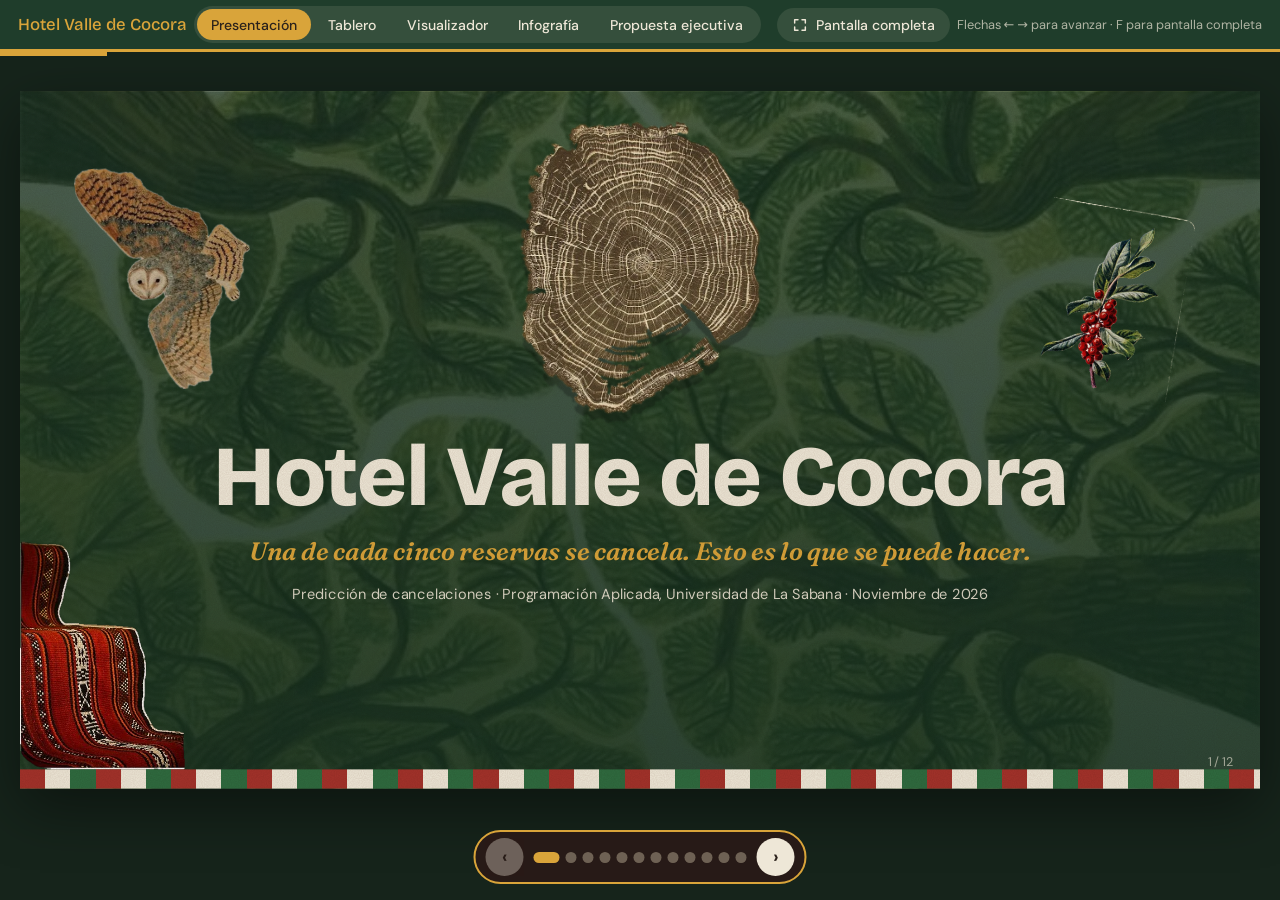
==== commit 238da801: "Entrega_final" ====
--- a/index.html
+++ b/index.html
@@ -284,5 +284,6 @@
 <script src="assets/data/cifras.js"></script>
 <script src="assets/data/modelo.js"></script>
 <script src="assets/js/pres.js"></script>
+<script src="assets/js/pantalla.js"></script>
 </body>
 </html>
--- a/assets/css/nav.css
+++ b/assets/css/nav.css
@@ -5,3 +5,7 @@
 .entregables a[aria-current=page]{background:#D9A43A;color:#2A211B}
 .entregables a:focus-visible{outline:3px solid #D9A43A;outline-offset:2px}
 @media (max-width:760px){.entregables a{padding:.32rem .65rem;font-size:.8rem}}
+.pantalla{display:inline-flex;align-items:center;gap:.45rem;margin-left:10px;background:rgba(244,231,201,.1);color:#EEE7D7;border:0;border-radius:99px;padding:.5rem .95rem;font-family:"DM Sans",system-ui,sans-serif;font-weight:500;font-size:.88rem;cursor:pointer;white-space:nowrap;transition:background .2s,color .2s}
+.pantalla:hover{background:#D9A43A;color:#2A211B}
+.pantalla:focus-visible{outline:3px solid #D9A43A;outline-offset:2px}
+@media (max-width:760px){.pantalla span{display:none}.pantalla{padding:.5rem .6rem;margin-left:6px}}
